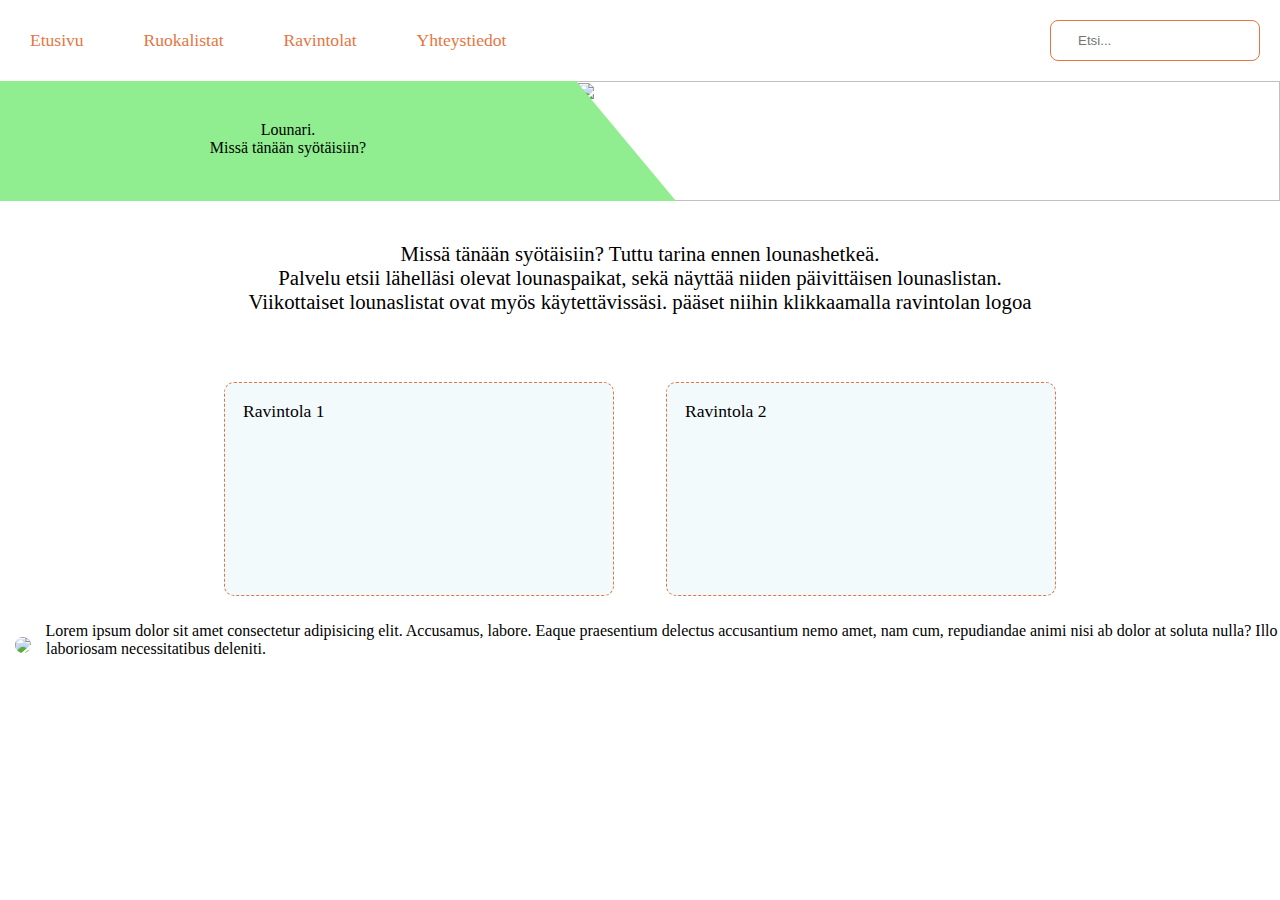
==== index.html @ 5844a661 "nakki" ====
<!DOCTYPE html>
<html lang="en">
<head>
    <meta charset="UTF-8">
    <meta name="viewport" content="width=device-width, initial-scale=1.0">
    <title>Document</title>
    <link rel="stylesheet" href="styles.css">
</head>
<body>
    <header class="head">
        <a class="navItm" href="index.html">Etusivu</a>
        <a class="navItm" href="index.html">Ruokalistat</a>
        <a class="navItm" href="index.html">Ravintolat</a>
        <a class="navItm" href="index.html">Yhteystiedot</a>
        <input class="search" placeholder="Etsi..."></input>
    </header>
    <aside>
        <span class="bannerTxt">Lounari.</br>Missä tänään syötäisiin?</span>
        <div id="kolmio"></div>
        <img class="bannerImg" src="black-frying-pan-with-spaghetti-sauce-near-brown-wooden-691114.jpg">
    </aside>
    <main>
        <article>
            <p>Missä tänään syötäisiin? Tuttu tarina ennen lounashetkeä.</br>
                Palvelu etsii lähelläsi olevat lounaspaikat, sekä näyttää niiden päivittäisen lounaslistan.</br>
                Viikottaiset lounaslistat ovat myös käytettävissäsi. pääset niihin klikkaamalla ravintolan logoa</p>
        </article>
        <div>
            <span class="restItem">Ravintola 1</span>
            <span class="restItem">Ravintola 2</span>
        </div>
        <p id="kuva"><img id="kuva2" src="http://placekitten.com/200/200">
            Lorem ipsum dolor sit amet consectetur adipisicing elit. Accusamus, labore. Eaque praesentium delectus accusantium nemo amet, nam cum, repudiandae animi nisi ab dolor at soluta nulla? Illo laboriosam necessitatibus deleniti.</p>
    </main>
</body>
</html>
---- styles.css ----
* {
    margin: 0;
    padding: 0;
    border: 0;
}

.head {
    display: flex;
}

.navItm{
    padding: 0.7em;
    margin: 1em;
    border-radius: 8px;
    text-decoration: none;
    color: rgb(228, 118, 67);
    font-size: 1.1rem;
}

#kolmio {
    width: 0;
    height: 0;
    border-bottom: 120px solid lightgreen;
    border-right: 100px solid transparent;
    position: absolute;
    left:45vw;
  }

.navItm:hover {
    background-color:rgb(228, 118, 67);
    color: white;
  }

.search {
    padding: 0.3em;
    margin: 1.5em;
    margin-left: auto;
    border-radius: 8px;
    border: 1px solid rgb(228, 118, 67);
    padding-left: 2em;
}

.bannerImg {
    height: 100%;
    width: 55vw;
    overflow: hidden;
    object-fit: cover;
}

aside {
    height: 120px;
    width: 100vw;
    display: flex;
    justify-content: center;
}

#kuva2 {
    clip-path: circle(50%);
    shape-outside: circle(50%);
    float: left;
    margin: 15px;
}

#kuva {
    float: left;
}

.bannerTxt {
    font-size: 1rem;
    padding: 40px 0;
    width: 45vw;
    height: 40px;
    margin: 0;
    background-color: lightgreen;
    text-align: center;
}

article{
    margin: 2em 0 2em 0;
    text-align: center;
    font-size: 1.3rem;
}

div{
    width: 100vw;
    display: flex;
    justify-content: center;
    font-size: 1.1rem;
}

.restItem{
    width: 20em;
    height: 10em;
    padding: 1em;
    margin: 1.5em;
    background-color: rgb(243, 250, 252);
    border-radius: 10px;
    border: 1px dashed rgb(228, 118, 67);
}
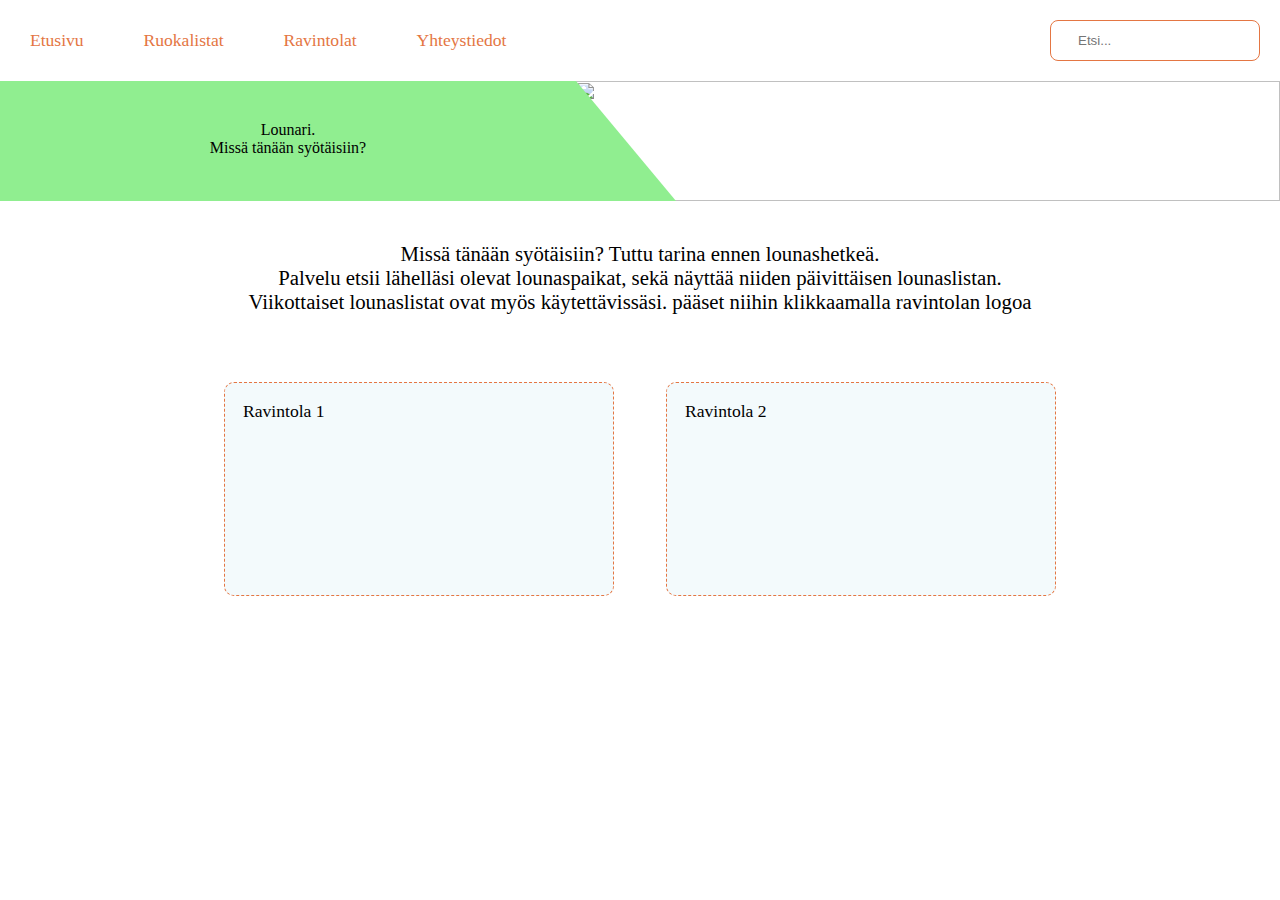
==== commit abb309a5: "nakki" ====
--- a/index.html
+++ b/index.html
@@ -29,8 +29,6 @@
             <span class="restItem">Ravintola 1</span>
             <span class="restItem">Ravintola 2</span>
         </div>
-        <p id="kuva"><img id="kuva2" src="http://placekitten.com/200/200">
-            Lorem ipsum dolor sit amet consectetur adipisicing elit. Accusamus, labore. Eaque praesentium delectus accusantium nemo amet, nam cum, repudiandae animi nisi ab dolor at soluta nulla? Illo laboriosam necessitatibus deleniti.</p>
     </main>
 </body>
 </html>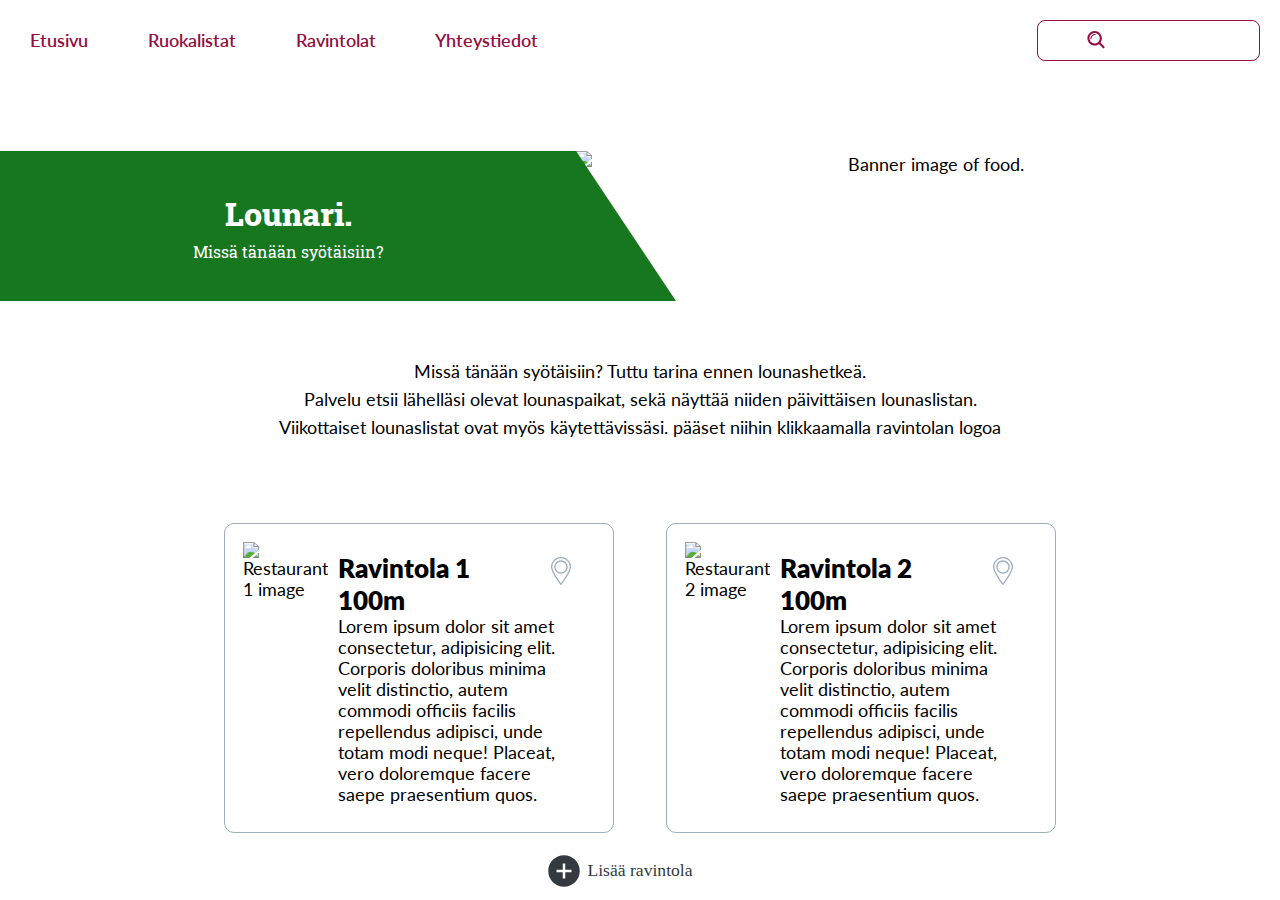
==== commit 9153a5aa: "week3" ====
--- a/index.html
+++ b/index.html
@@ -5,30 +5,109 @@
     <meta name="viewport" content="width=device-width, initial-scale=1.0">
     <title>Document</title>
     <link rel="stylesheet" href="styles.css">
+    <link rel="preconnect" href="https://fonts.gstatic.com">
+    <link href="https://fonts.googleapis.com/css2?family=Lato:wght@400;700;900&family=Roboto+Slab:wght@400;800&display=swap" rel="stylesheet"> 
+    <meta
+        name="description"           
+        content="Missä tänään syötäisiin? Tuttu tarina ennen lounashetkeä.
+        Palvelu etsii lähelläsi olevat lounaspaikat, sekä näyttää niiden päivittäisen lounaslistan.
+        Viikottaiset lounaslistat ovat myös käytettävissäsi.">
 </head>
 <body>
+    <svg class="closeList" xmlns="http://www.w3.org/2000/svg" width="24" height="24" viewBox="0 0 24 24"><path d="M24 20.188l-8.315-8.209 8.2-8.282-3.697-3.697-8.212 8.318-8.31-8.203-3.666 3.666 8.321 8.24-8.206 8.313 3.666 3.666 8.237-8.318 8.285 8.203z"/></svg>
     <header class="head">
-        <a class="navItm" href="index.html">Etusivu</a>
-        <a class="navItm" href="index.html">Ruokalistat</a>
-        <a class="navItm" href="index.html">Ravintolat</a>
-        <a class="navItm" href="index.html">Yhteystiedot</a>
-        <input class="search" placeholder="Etsi..."></input>
+        <a class="navItm" href="index.html" alt="Etusivu">Etusivu</a>
+        <a class="navItm" href="index.html" alt="Ruokalistat">Ruokalistat</a>
+        <a class="navItm" href="index.html" alt="Ravintolat">Ravintolat</a>
+        <a class="navItm" href="index.html" alt="Yhteystiedot">Yhteystiedot</a>
+        <div class="iconRelation">
+        <svg class="searchIcon" xmlns="http://www.w3.org/2000/svg" xmlns:xlink="http://www.w3.org/1999/xlink" version="1.1" x="0px" y="0px" viewBox="0 0 100 125" enable-background="new 0 0 100 100" xml:space="preserve"><symbol viewBox="-27.299 -39.024 54.598 78.047"><path fill="none" d="M11.157,34.02c-1.275-1.85-3.408-3.026-5.733-3.026c-2.13,0-4.118,0.985-5.424,2.607   c-1.306-1.622-3.294-2.607-5.423-2.607c-2.325,0-4.457,1.176-5.734,3.026c-1.275-1.85-3.408-3.026-5.733-3.026   c-1.913,0-3.648,0.776-4.908,2.029v-66.474c1.26,1.253,2.995,2.029,4.908,2.029c2.325,0,4.458-1.176,5.733-3.026   c1.277,1.85,3.409,3.026,5.734,3.026c2.129,0,4.117-0.986,5.423-2.607c1.306,1.622,3.294,2.607,5.424,2.607   c2.325,0,4.458-1.176,5.733-3.026c1.277,1.85,3.409,3.026,5.734,3.026c1.913,0,3.647-0.776,4.907-2.028v66.473   c-1.26-1.253-2.994-2.028-4.907-2.028C14.567,30.995,12.435,32.17,11.157,34.02z"/><path fill="#000000" stroke="#000000" stroke-width="3" stroke-miterlimit="10" d="M-20.463-37.524   c0.391,1.615,1.839,2.822,3.573,2.822c1.733,0,3.181-1.207,3.572-2.822h4.323c0.391,1.615,1.839,2.822,3.573,2.822   s3.182-1.207,3.573-2.822h3.701c0.391,1.615,1.839,2.822,3.573,2.822s3.182-1.207,3.573-2.822h4.322   c0.391,1.615,1.839,2.822,3.573,2.822s3.182-1.207,3.573-2.822h5.335v75.047h-5.266c-0.219-1.825-1.759-3.25-3.641-3.25   s-3.423,1.425-3.641,3.25H9.065c-0.219-1.825-1.759-3.25-3.641-3.25s-3.423,1.425-3.641,3.25h-3.564   c-0.219-1.825-1.759-3.25-3.641-3.25s-3.423,1.425-3.641,3.25h-4.186c-0.219-1.825-1.758-3.25-3.641-3.25   c-1.883,0-3.423,1.425-3.641,3.25h-5.267v-75.047H-20.463z"/></symbol><symbol viewBox="-30.282 -48.056 60.563 94.113"><path fill="#000000" stroke="#000000" stroke-width="6" stroke-miterlimit="10" d="M16.006,43.056   c-3.233-4.883-8.77-8.108-15.065-8.108s-11.832,3.225-15.065,8.108h-10.584v-88.113h10.584c3.233,4.883,8.77,8.108,15.065,8.108   s11.832-3.224,15.065-8.108H26.59v88.113H16.006z"/><line fill="none" stroke="#000000" stroke-width="5" stroke-linecap="round" stroke-linejoin="round" stroke-miterlimit="10" stroke-dasharray="7,8" x1="27.781" y1="-20.755" x2="-27.782" y2="-20.755"/></symbol><symbol viewBox="-24.712 -42.834 54.356 85.667"><path fill="#000000" stroke="#000000" stroke-width="5" stroke-miterlimit="10" d="M17.181,40.333h-4.475   c-0.466-2.355-2.539-4.131-5.031-4.131c-2.491,0-4.565,1.776-5.03,4.131h-4.883c-0.466-2.355-2.539-4.131-5.031-4.131   c-2.491,0-4.565,1.776-5.03,4.131h-4.883c-0.466-2.355-2.539-4.131-5.03-4.131v-72.023c2.622,0,4.76-1.974,5.069-4.512h4.806   c0.309,2.539,2.447,4.512,5.069,4.512c2.622,0,4.76-1.974,5.069-4.512h4.806c0.309,2.539,2.447,4.512,5.069,4.512   c2.622,0,4.76-1.974,5.069-4.512h4.398c0.309,2.539,2.447,4.512,5.069,4.512v72.023C19.72,36.202,17.647,37.978,17.181,40.333z"/><line fill="none" stroke="#000000" stroke-width="4" stroke-linecap="round" stroke-linejoin="round" stroke-miterlimit="10" stroke-dasharray="7,6" x1="-22.644" y1="-17.395" x2="27.644" y2="-17.395"/></symbol><symbol viewBox="-23.971 -42.094 47.944 84.188"><g><path fill="#000000" stroke="#000000" stroke-width="3.521" stroke-miterlimit="10" d="M17.182,40.333h-4.475    c-0.466-2.355-2.539-4.131-5.031-4.131c-2.491,0-4.565,1.776-5.03,4.131h-4.883c-0.466-2.355-2.539-4.131-5.031-4.131    c-2.491,0-4.565,1.776-5.03,4.131h-4.883c-0.466-2.355-2.539-4.131-5.03-4.131v-72.023c2.622,0,4.76-1.974,5.069-4.512h4.806    c0.309,2.539,2.447,4.512,5.069,4.512c2.622,0,4.76-1.974,5.069-4.512h4.806c0.309,2.539,2.447,4.512,5.069,4.512    c2.622,0,4.76-1.974,5.069-4.512h4.398c0.309,2.539,2.447,4.512,5.069,4.512v72.023C19.721,36.202,17.648,37.978,17.182,40.333z"/></g><polygon fill="#000000" stroke="#000000" stroke-width="3.8113" stroke-miterlimit="10" points="5.14,17.02 11.952,13.853    8.431,7.217 7.524,-0.241 0.124,1.057 -7.248,-0.385 -8.301,7.053 -11.951,13.62 -5.201,16.919 -0.084,22.42  "/></symbol><symbol id="a" viewBox="-21.087 -31.266 42.17 72.87"><path fill="#000000" stroke="#000000" stroke-width="5" stroke-miterlimit="10" d="M6.373,39.104h5.21c0-3.87,3.13-7,7-7v-53.87   c-3.87,0-7-3.14-7-7h-5.21"/><path fill="#000000" stroke="#000000" stroke-width="5" stroke-miterlimit="10" d="M-6.377-28.766h-5.21c0,3.86-3.13,7-7,7v53.87   c3.87,0,7,3.13,7,7h5.21"/><line fill="none" stroke="#000000" stroke-width="5" stroke-miterlimit="10" x1="2.373" y1="39.104" x2="-2.377" y2="39.104"/><line fill="none" stroke="#000000" stroke-width="5" stroke-miterlimit="10" x1="2.373" y1="-28.766" x2="-2.377" y2="-28.766"/><g><path stroke="#000000" stroke-width="0.9" stroke-miterlimit="10" d="M-9.901-10.118c0-0.994-0.806-1.8-1.8-1.8    s-1.8,0.806-1.8,1.8s0.806,1.8,1.8,1.8S-9.901-9.124-9.901-10.118z"/><path stroke="#000000" stroke-width="0.9" stroke-miterlimit="10" d="M-2.101-10.118c0-0.994-0.806-1.8-1.8-1.8    s-1.8,0.806-1.8,1.8s0.806,1.8,1.8,1.8S-2.101-9.124-2.101-10.118z"/><path stroke="#000000" stroke-width="0.9" stroke-miterlimit="10" d="M5.699-10.118c0-0.994-0.806-1.8-1.8-1.8s-1.8,0.806-1.8,1.8    s0.806,1.8,1.8,1.8S5.699-9.124,5.699-10.118z"/><path stroke="#000000" stroke-width="0.9" stroke-miterlimit="10" d="M13.499-10.118c0-0.994-0.806-1.8-1.8-1.8    s-1.8,0.806-1.8,1.8s0.806,1.8,1.8,1.8S13.499-9.124,13.499-10.118z"/></g></symbol><symbol viewBox="-21.086 -31.266 42.17 72.87"><use xlink:href="#a" width="42.17" height="72.87" x="-21.087" y="-31.266" transform="matrix(1 0 0 1 6.996482e-004 -2.671033e-004)" overflow="visible"/><line fill="none" stroke="#000000" stroke-width="4" stroke-miterlimit="10" x1="9.224" y1="13.75" x2="-9.223" y2="13.75"/></symbol><g display="none"><path display="inline" fill="#000000" d="M228.792,1074.743h-1237.798c-2.084,0-3.789-1.705-3.789-3.789V-116.211   c0-2.084,1.705-3.789,3.789-3.789H228.792c2.084,0,3.789,1.705,3.789,3.789v1187.164   C232.582,1073.038,230.877,1074.743,228.792,1074.743z"/></g><g><g><g><path d="M93.118,85.708L73.116,65.521l0.514-0.726c4.566-6.454,6.98-14.033,6.98-21.916C80.61,21.992,63.717,5,42.955,5     C22.191,5,5.298,21.992,5.298,42.879s16.892,37.879,37.656,37.879c7.835,0,15.366-2.427,21.782-7.019l0.734-0.525L85.483,93.41     C86.502,94.435,87.859,95,89.3,95c1.442,0,2.799-0.565,3.819-1.592c2.11-2.123,2.11-5.576,0-7.699L93.118,85.708z M64.844,58.494     L64.844,58.494l-2.642,3.735l-3.713,2.657c-4.581,3.278-9.953,5.01-15.534,5.01c-14.816,0-26.87-12.12-26.87-27.018     c0-14.898,12.054-27.018,26.87-27.018s26.87,12.12,26.87,27.018C69.825,48.489,68.102,53.889,64.844,58.494z"/><path d="M45.542,20.649c-13.543,0-24.561,11.018-24.561,24.562c0,1.579,1.28,2.859,2.859,2.859s2.859-1.28,2.859-2.859     c0-10.391,8.453-18.844,18.844-18.844c1.578,0,2.859-1.28,2.859-2.859S47.121,20.649,45.542,20.649z"/></g></g></g><text x="0" y="115" fill="#000000" font-size="5px" font-weight="bold" font-family="'Helvetica Neue', Helvetica, Arial-Unicode, Arial, Sans-serif"></text><text x="0" y="120" fill="#000000" font-size="5px" font-weight="bold" font-family="'Helvetica Neue', Helvetica, Arial-Unicode, Arial, Sans-serif"></text></svg>
+        <input id="search" class="search">
+    </div>
+        <label for="search"></label>
     </header>
+    <svg class="ham" viewBox="0 0 100 80" width="40" height="40">
+        <rect width="100" height="20"></rect>
+        <rect y="30" width="100" height="20"></rect>
+        <rect y="60" width="100" height="20"></rect>
+      </svg>
     <aside>
-        <span class="bannerTxt">Lounari.</br>Missä tänään syötäisiin?</span>
+        <div class="bannerTxt">
+            <h1>Lounari.</h1>
+            <span>Missä tänään syötäisiin?</span>
+        </div>
         <div id="kolmio"></div>
-        <img class="bannerImg" src="black-frying-pan-with-spaghetti-sauce-near-brown-wooden-691114.jpg">
+        <img class="bannerImg" alt="Banner image of food." src="black-frying-pan-with-spaghetti-sauce-near-brown-wooden-691114.jpg">
     </aside>
     <main>
-        <article>
+        <aside>
             <p>Missä tänään syötäisiin? Tuttu tarina ennen lounashetkeä.</br>
                 Palvelu etsii lähelläsi olevat lounaspaikat, sekä näyttää niiden päivittäisen lounaslistan.</br>
                 Viikottaiset lounaslistat ovat myös käytettävissäsi. pääset niihin klikkaamalla ravintolan logoa</p>
-        </article>
+        </aside>
         <div>
-            <span class="restItem">Ravintola 1</span>
-            <span class="restItem">Ravintola 2</span>
+            <div class="restItem">
+                <img alt="Restaurant 1 image" src="http://placekitten.com/300/300">
+                <div class="data">
+                <h2>Ravintola 1</h2>
+                <h2>100m</h2>
+                <p>Lorem ipsum dolor sit amet consectetur, adipisicing elit. Corporis doloribus minima velit distinctio, autem commodi officiis facilis repellendus adipisci, unde totam modi neque! Placeat, vero doloremque facere saepe praesentium quos.</p>
+                </div>
+                <svg class="location" xmlns="http://www.w3.org/2000/svg" xmlns:xlink="http://www.w3.org/1999/xlink" version="1.1" x="0px" y="0px" viewBox="0 0 48 60" style="enable-background:new 0 0 48 48;" xml:space="preserve"><g><path d="M9,18c0,7.98,13.63,25.85,14.21,26.61C23.4,44.85,23.69,45,24,45s0.6-0.15,0.79-0.39C25.37,43.85,39,25.98,39,18   c0-8.27-6.73-15-15-15S9,9.73,9,18z M37,18c0,6.27-10.06,20.36-13,24.33C21.06,38.36,11,24.27,11,18c0-7.17,5.83-13,13-13   S37,10.83,37,18z"/><path d="M14,18c0,5.51,4.49,10,10,10s10-4.49,10-10S29.51,8,24,8S14,12.49,14,18z M32,18c0,4.41-3.59,8-8,8s-8-3.59-8-8s3.59-8,8-8   S32,13.59,32,18z"/></g><text x="0" y="63" fill="#000000" font-size="5px" font-weight="bold" font-family="'Helvetica Neue', Helvetica, Arial-Unicode, Arial, Sans-serif"></text><text x="0" y="68" fill="#000000" font-size="5px" font-weight="bold" font-family="'Helvetica Neue', Helvetica, Arial-Unicode, Arial, Sans-serif"></text></svg>
+            </div>
+            <div class="restItem">
+                <img alt="Restaurant 2 image" src="http://placekitten.com/300/300">
+                <div class="data">
+                <h2>Ravintola 2</h2>
+                <h2>100m</h2>
+                <p>Lorem ipsum dolor sit amet consectetur, adipisicing elit. Corporis doloribus minima velit distinctio, autem commodi officiis facilis repellendus adipisci, unde totam modi neque! Placeat, vero doloremque facere saepe praesentium quos.</p>
+                </div>
+                <svg class="location" xmlns="http://www.w3.org/2000/svg" xmlns:xlink="http://www.w3.org/1999/xlink" version="1.1" x="0px" y="0px" viewBox="0 0 48 60" style="enable-background:new 0 0 48 48;" xml:space="preserve"><g><path d="M9,18c0,7.98,13.63,25.85,14.21,26.61C23.4,44.85,23.69,45,24,45s0.6-0.15,0.79-0.39C25.37,43.85,39,25.98,39,18   c0-8.27-6.73-15-15-15S9,9.73,9,18z M37,18c0,6.27-10.06,20.36-13,24.33C21.06,38.36,11,24.27,11,18c0-7.17,5.83-13,13-13   S37,10.83,37,18z"/><path d="M14,18c0,5.51,4.49,10,10,10s10-4.49,10-10S29.51,8,24,8S14,12.49,14,18z M32,18c0,4.41-3.59,8-8,8s-8-3.59-8-8s3.59-8,8-8   S32,13.59,32,18z"/></g><text x="0" y="63" fill="#000000" font-size="5px" font-weight="bold" font-family="'Helvetica Neue', Helvetica, Arial-Unicode, Arial, Sans-serif"></text><text x="0" y="68" fill="#000000" font-size="5px" font-weight="bold" font-family="'Helvetica Neue', Helvetica, Arial-Unicode, Arial, Sans-serif"></text></svg>
+            </div>
+        </div>
+        <div class="add">
+            <svg class="addIcon" xmlns="http://www.w3.org/2000/svg" xmlns:xlink="http://www.w3.org/1999/xlink" version="1.1" x="0px" y="0px" viewBox="0 0 128 160" style="enable-background:new 0 0 128 128;" xml:space="preserve"><g><path d="M64,1L64,1C29.2,1,1,29.2,1,64s28.2,63,63,63h0c34.8,0,63-28.2,63-63S98.8,1,64,1z M94,69H69v25H59V69H34V59h25V34h10v25   h25V69z"/></g><text x="0" y="143" fill="#000000" font-size="5px" font-weight="bold" font-family="'Helvetica Neue', Helvetica, Arial-Unicode, Arial, Sans-serif"></text><text x="0" y="148" fill="#000000" font-size="5px" font-weight="bold" font-family="'Helvetica Neue', Helvetica, Arial-Unicode, Arial, Sans-serif"></text></svg>
+            <p>Lisää ravintola</p>
         </div>
     </main>
+<script>
+    const menuBtn = document.querySelector('.ham');
+    const closeBtn = document.querySelector('.closeList');
+    const menu = document.querySelector('.head');
+
+    menuBtn.addEventListener('click', () => {
+        menuBtn.classList.add('invisible');
+        menuBtn.classList.remove('visible');
+        closeBtn.classList.add('visible');
+        closeBtn.classList.remove('invisible');
+        menu.classList.remove('head');
+        menu.classList.add('mobileMenu');
+        menu.style.height = 'auto';
+    });
+
+    closeBtn.addEventListener('click', () => {
+        closeBtn.classList.remove('visible');
+        closeBtn.classList.add('invisible');
+        menuBtn.classList.remove('invisible');
+        menuBtn.classList.add('visible');
+        menu.classList.add('head');
+        menu.classList.remove('mobileMenu');
+    });
+
+    window.addEventListener('resize', () => {
+        if(parseInt(window.getComputedStyle(document.querySelector('body')).width) > 883){
+            if(!menu.classList.contains('head')){
+                menu.classList.add('head');
+                menu.classList.remove('mobileMenu');
+                closeBtn.classList.add('invisible');
+                menuBtn.classList.add('visible');
+                menuBtn.classList.remove('invisible');
+            }
+    };
+    });
+    
+    console.log(parseInt(window.getComputedStyle(document.querySelector('body')).width));
+    
+</script>
 </body>
 </html>--- a/styles.css
+++ b/styles.css
@@ -1,99 +1,289 @@
 * {
-    margin: 0;
-    padding: 0;
-    border: 0;
+  margin: 0;
+  padding: 0;
+  border: 0;
+}
+
+:root {
+  --green: #43e04f;
+  --magenta: #940e3f;
+  --darkGrey: #343a40;
+  --lightGrey: #9badbf;
+  --black: #000000;
+
+  --darkGreen: #17771f;
+  --lightGreen: #65ff71;
+  --pink: #e0437c;
 }
 
 .head {
+  display: flex;
+  font-family: "Lato", sans-serif;
+  font-weight: 600;
+}
+
+.navItm {
+  padding: 0.7em;
+  margin: 1em;
+  border-radius: 8px;
+  text-decoration: none;
+  color: var(--magenta);
+  font-size: 1.1rem;
+}
+
+#kolmio {
+  width: 0;
+  height: 0;
+  border-bottom: 150px solid var(--darkGreen);
+  border-right: 100px solid transparent;
+  position: absolute;
+  left: 45vw;
+}
+
+.navItm:hover {
+  background-color: var(--magenta);
+  color: white;
+}
+
+.search {
+  padding: 0.3em;
+  margin: 1.5em;
+  margin-left: auto;
+  border-radius: 8px;
+  border: 1px solid var(--magenta);
+  padding-left: 3em;
+}
+
+.iconRelation {
+  position: relative;
+}
+
+.searchIcon {
+  fill: var(--magenta);
+  width: 1.5rem;
+  height: 1.5rem;
+  position: absolute;
+  right: 10.75rem;
+  top: 1.9rem;
+}
+
+.location {
+  fill: var(--lightGrey);
+  width: 2.5rem;
+  height: 2.5rem;
+  position: absolute;
+  right: 2rem;
+  top: 1.9rem;
+}
+
+.add {
+  position: relative;
+  color: var(--darkGrey);
+}
+
+.addIcon {
+  fill: var(--darkGrey);
+  width: 2.5rem;
+  height: 2.5rem;
+  position: absolute;
+  left: calc(50% - 6rem);;
+  top: -25%;
+}
+
+.addIcon:active {
+  fill: var(--black);
+}
+
+.location:hover {
+  fill: var(--lightGreen);
+}
+
+.bannerImg {
+  height: 125%;
+  width: 55vw;
+  overflow: hidden;
+  object-fit: cover;
+}
+
+aside {
+  height: 120px;
+  width: 100vw;
+  display: flex;
+  justify-content: center;
+}
+
+#kuva2 {
+  clip-path: circle(50%);
+  float: left;
+  margin: 15px;
+}
+
+#kuva {
+  float: left;
+}
+
+.bannerTxt {
+  font-size: 1rem;
+  padding: 40px 0;
+  width: 45vw;
+  height: 70px;
+  margin: 0;
+  color: white;
+  background-color: var(--darkGreen);
+  text-align: center;
+  display: flex;
+  flex-direction: column;
+}
+
+.data {
+  display: flex;
+  flex-direction: column;
+  margin: 10px;
+}
+
+.bannerTxt h1 {
+  font-family: "Roboto Slab", serif;
+  font-weight: 800;
+  font-size: 2em;
+  margin: 0;
+}
+
+aside p {
+  padding: 1rem;
+}
+
+.bannerTxt span {
+  font-family: "Roboto Slab", serif;
+  font-weight: 400;
+}
+
+aside {
+  margin: 2em 0 2em 0;
+  margin-top: 4em;
+  text-align: center;
+  font-size: 1.1rem;
+  color: var(--black);
+  font-family: "Lato", sans-serif;
+  font-weight: 400;
+  line-height: 1.6;
+}
+
+div {
+  width: 100vw;
+  display: flex;
+  justify-content: center;
+  font-size: 1.1rem;
+}
+
+.restItem {
+  width: 20em;
+  height: auto;
+  padding: 1em;
+  margin: 1.5em;
+  border-radius: 10px;
+  border: 1px solid var(--lightGrey);
+  position: relative;
+  font-family: "Lato", sans-serif;
+  font-weight: 400;
+}
+
+.restItem h2 {
+  width: 15rem;
+  float: right;
+  color: var(--black);
+  font-weight: 800;
+}
+
+.restItem p {
+  width: 15rem;
+  float: right;
+  color: var(--black);
+}
+
+.invisible {
+  display: none;
+}
+
+.visible {
+  display: none;
+}
+
+.restItem img {
+  width: 100px;
+  height: 100px;
+}
+
+.ham {
+  display: none;
+  width: 1rem;
+  height: 1rem;
+  float: right;
+  margin: 1rem;
+  fill: var(--darkGreen);
+}
+
+.closeList {
+  display: none;
+  width: 1rem;
+  height: 1rem;
+  float: right;
+  position: absolute;
+  top: 1rem;
+  right: 1rem;
+  z-index: 5;
+  fill: var(--darkGreen);
+}
+
+@media screen and (max-width: 900px) {
+  .head {
+    display: none;
+  }
+
+
+  .mobileMenu {
     display: flex;
-}
-
-.navItm{
-    padding: 0.7em;
-    margin: 1em;
-    border-radius: 8px;
-    text-decoration: none;
-    color: rgb(228, 118, 67);
-    font-size: 1.1rem;
-}
-
-#kolmio {
-    width: 0;
+    font-family: "Lato", sans-serif;
+    font-weight: 600;
+    flex-direction: column;
+    text-align: center;
     height: 0;
-    border-bottom: 120px solid lightgreen;
-    border-right: 100px solid transparent;
-    position: absolute;
-    left:45vw;
-  }
-
-.navItm:hover {
-    background-color:rgb(228, 118, 67);
-    color: white;
-  }
-
-.search {
-    padding: 0.3em;
-    margin: 1.5em;
-    margin-left: auto;
-    border-radius: 8px;
-    border: 1px solid rgb(228, 118, 67);
-    padding-left: 2em;
-}
-
-.bannerImg {
-    height: 100%;
-    width: 55vw;
-    overflow: hidden;
-    object-fit: cover;
-}
-
-aside {
-    height: 120px;
-    width: 100vw;
-    display: flex;
-    justify-content: center;
-}
-
-#kuva2 {
-    clip-path: circle(50%);
-    shape-outside: circle(50%);
-    float: left;
-    margin: 15px;
-}
-
-#kuva {
-    float: left;
-}
-
-.bannerTxt {
-    font-size: 1rem;
-    padding: 40px 0;
-    width: 45vw;
-    height: 40px;
-    margin: 0;
-    background-color: lightgreen;
-    text-align: center;
-}
-
-article{
-    margin: 2em 0 2em 0;
-    text-align: center;
-    font-size: 1.3rem;
-}
-
-div{
-    width: 100vw;
-    display: flex;
-    justify-content: center;
-    font-size: 1.1rem;
-}
-
-.restItem{
-    width: 20em;
-    height: 10em;
-    padding: 1em;
-    margin: 1.5em;
-    background-color: rgb(243, 250, 252);
-    border-radius: 10px;
-    border: 1px dashed rgb(228, 118, 67);
-}+    border-bottom: 2px solid var(--darkGreen);
+    border-radius: 15px;
+    transition: height 1s ease;
+  }
+
+  .ham {
+    display: block;
+  }
+
+  div {
+    flex-direction: column;
+    align-items: center;  
+  }
+
+  aside {
+    margin-bottom: 6rem;
+  }
+
+  .restItem{
+    width: 18em;
+  }
+
+  .searchIcon {
+    top: 1.45rem;
+    right: calc(50% + 4.3rem);
+  }
+
+  .search{
+    margin-left: 0;
+    margin-bottom: 2rem;
+  }
+  
+  .visible {
+    display: block;
+  }
+
+  .invisible {
+    display: none;
+  }
+}
